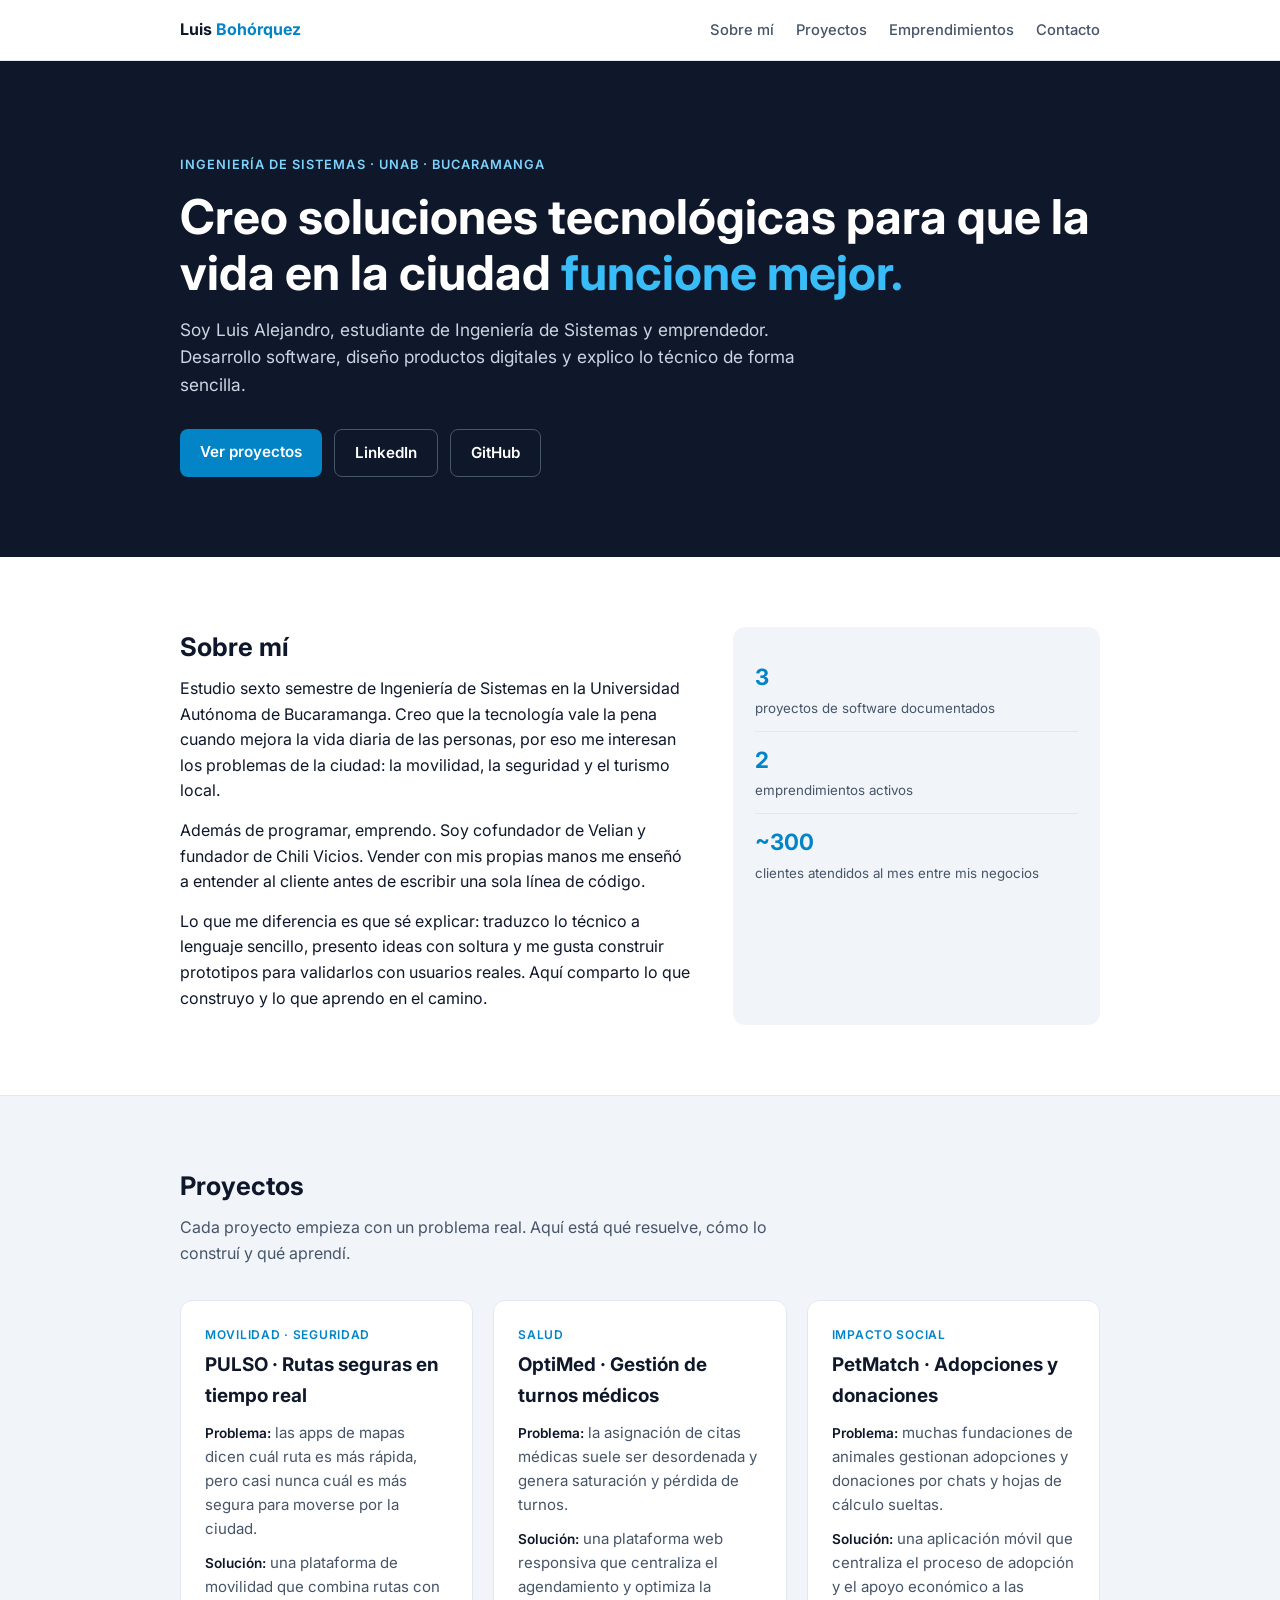
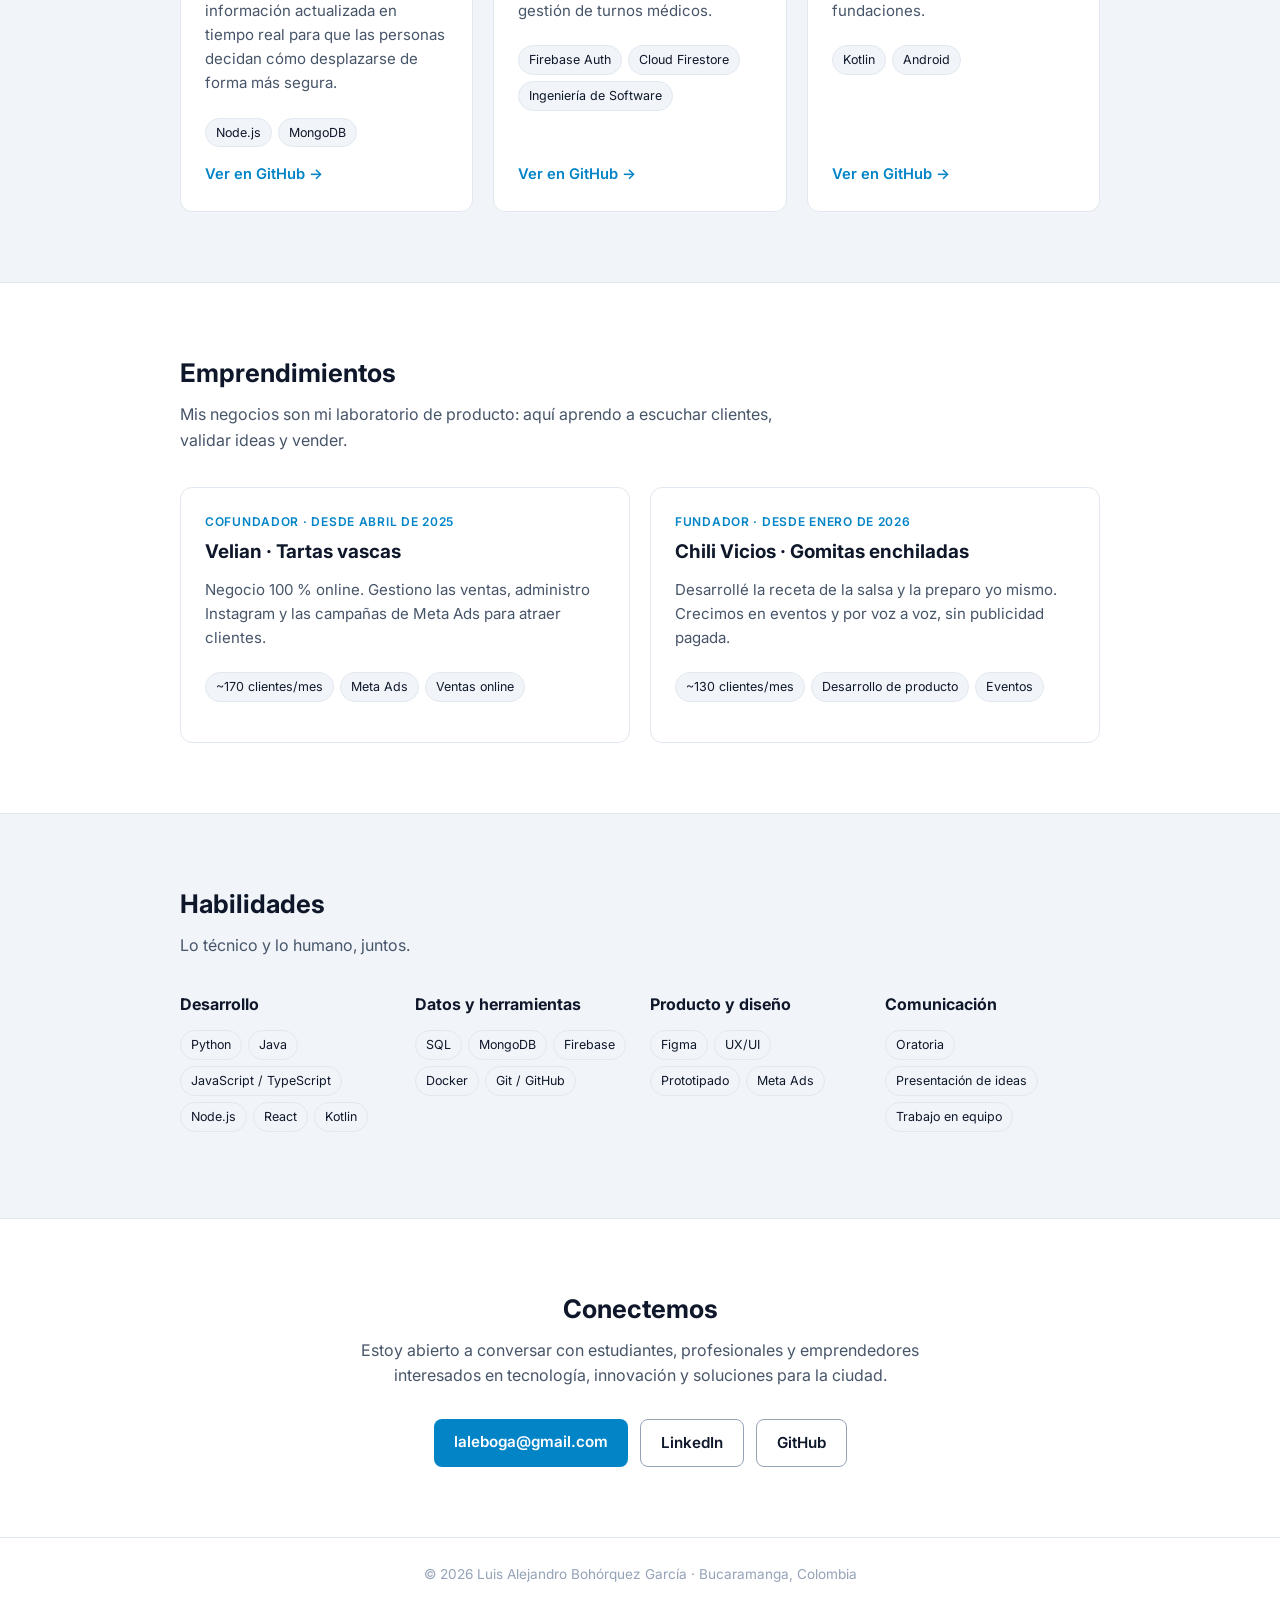
==== index.html @ a19cf774 "Add files via upload" ====
<!doctype html>
<html lang="es">
<head>
<meta charset="utf-8">
<meta name="viewport" content="width=device-width, initial-scale=1">
<title>Luis Alejandro Bohórquez · Portafolio</title>
<meta name="description" content="Estudiante de Ingeniería de Sistemas (UNAB) y emprendedor. Creo soluciones tecnológicas para mejorar la vida en la ciudad.">
<link rel="preconnect" href="https://fonts.googleapis.com">
<link href="https://fonts.googleapis.com/css2?family=Inter:wght@400;500;600;700&display=swap" rel="stylesheet">
<style>
  :root{
    --navy:#0F172A; --blue:#0284C7; --gray:#94A3B8;
    --bg:#FFFFFF; --soft:#F1F5F9; --text:#0F172A; --muted:#475569; --line:#E2E8F0;
  }
  *{box-sizing:border-box;margin:0;padding:0}
  html{scroll-behavior:smooth}
  body{font-family:Inter,system-ui,-apple-system,Segoe UI,Roboto,sans-serif;background:var(--bg);color:var(--text);line-height:1.6}
  a{color:var(--blue);text-decoration:none}
  a:hover{text-decoration:underline}
  .wrap{max-width:960px;margin:0 auto;padding:0 20px}

  nav{position:sticky;top:0;background:rgba(255,255,255,.92);backdrop-filter:blur(8px);border-bottom:1px solid var(--line);z-index:10}
  nav .wrap{display:flex;justify-content:space-between;align-items:center;height:60px}
  .logo{font-weight:700;color:var(--navy)}
  .logo span{color:var(--blue)}
  nav ul{list-style:none;display:flex;gap:22px}
  nav ul a{color:var(--muted);font-size:.92rem;font-weight:500}
  nav ul a:hover{color:var(--blue);text-decoration:none}

  header{background:var(--navy);color:#fff;padding:90px 0 80px}
  .tag{display:inline-block;font-size:.8rem;letter-spacing:.08em;text-transform:uppercase;color:#7DD3FC;margin-bottom:14px;font-weight:600}
  h1{font-size:clamp(2rem,5vw,3rem);line-height:1.15;margin-bottom:16px}
  h1 span{color:#38BDF8}
  header p{color:#CBD5E1;max-width:620px;font-size:1.08rem}
  .btns{margin-top:30px;display:flex;gap:12px;flex-wrap:wrap}
  .btn{padding:11px 20px;border-radius:8px;font-weight:600;font-size:.95rem}
  .btn.primary{background:var(--blue);color:#fff}
  .btn.ghost{border:1px solid #475569;color:#fff}
  .btn:hover{text-decoration:none;opacity:.9}

  section{padding:70px 0;border-bottom:1px solid var(--line)}
  section.alt{background:var(--soft)}
  h2{font-size:1.6rem;margin-bottom:8px}
  .lead{color:var(--muted);margin-bottom:34px;max-width:640px}

  .about{display:grid;grid-template-columns:1.4fr 1fr;gap:40px}
  .about p{margin-bottom:14px}
  .facts{background:var(--soft);border-radius:12px;padding:22px}
  .facts div{padding:10px 0;border-bottom:1px solid var(--line)}
  .facts div:last-child{border:0}
  .facts b{display:block;font-size:1.4rem;color:var(--blue)}
  .facts small{color:var(--muted)}

  .grid{display:grid;grid-template-columns:repeat(auto-fit,minmax(270px,1fr));gap:20px}
  .card{background:#fff;border:1px solid var(--line);border-radius:12px;padding:24px;display:flex;flex-direction:column}
  .card .kicker{font-size:.75rem;text-transform:uppercase;letter-spacing:.06em;color:var(--blue);font-weight:600}
  .card h3{font-size:1.18rem;margin:6px 0 10px}
  .card p{color:var(--muted);font-size:.94rem;margin-bottom:10px}
  .card .label{font-weight:600;color:var(--text);font-size:.85rem;margin-top:4px}
  .chips{display:flex;flex-wrap:wrap;gap:6px;margin:12px 0 16px}
  .chip{font-size:.78rem;background:var(--soft);color:var(--navy);padding:4px 10px;border-radius:999px;border:1px solid var(--line)}
  .card .more{margin-top:auto;font-weight:600;font-size:.92rem}

  .skills{display:grid;grid-template-columns:repeat(auto-fit,minmax(200px,1fr));gap:20px}
  .skills h3{font-size:1rem;margin-bottom:10px}

  .contact{text-align:center}
  .contact .lead{margin:0 auto 26px}
  .contact .btns{justify-content:center}
  .contact .btn.ghost{color:var(--navy);border-color:var(--gray)}

  footer{padding:26px 0;text-align:center;color:var(--gray);font-size:.85rem}

  @media (max-width:720px){
    nav ul{display:none}
    .about{grid-template-columns:1fr}
    header{padding:64px 0 56px}
    section{padding:54px 0}
  }
</style>
</head>
<body>

<nav>
  <div class="wrap">
    <a href="#" class="logo">Luis <span>Bohórquez</span></a>
    <ul>
      <li><a href="#sobre-mi">Sobre mí</a></li>
      <li><a href="#proyectos">Proyectos</a></li>
      <li><a href="#emprendimientos">Emprendimientos</a></li>
      <li><a href="#contacto">Contacto</a></li>
    </ul>
  </div>
</nav>

<header>
  <div class="wrap">
    <div class="tag">Ingeniería de Sistemas · UNAB · Bucaramanga</div>
    <h1>Creo soluciones tecnológicas para que la vida en la ciudad <span>funcione mejor.</span></h1>
    <p>Soy Luis Alejandro, estudiante de Ingeniería de Sistemas y emprendedor. Desarrollo software, diseño productos digitales y explico lo técnico de forma sencilla.</p>
    <div class="btns">
      <a class="btn primary" href="#proyectos">Ver proyectos</a>
      <a class="btn ghost" href="https://www.linkedin.com/in/luis-alejandro-bohorquez-garcia-600184437" target="_blank" rel="noopener">LinkedIn</a>
      <a class="btn ghost" href="https://github.com/luisbohorquez15" target="_blank" rel="noopener">GitHub</a>
    </div>
  </div>
</header>

<section id="sobre-mi">
  <div class="wrap about">
    <div>
      <h2>Sobre mí</h2>
      <p>Estudio sexto semestre de Ingeniería de Sistemas en la Universidad Autónoma de Bucaramanga. Creo que la tecnología vale la pena cuando mejora la vida diaria de las personas, por eso me interesan los problemas de la ciudad: la movilidad, la seguridad y el turismo local.</p>
      <p>Además de programar, emprendo. Soy cofundador de Velian y fundador de Chili Vicios. Vender con mis propias manos me enseñó a entender al cliente antes de escribir una sola línea de código.</p>
      <p>Lo que me diferencia es que sé explicar: traduzco lo técnico a lenguaje sencillo, presento ideas con soltura y me gusta construir prototipos para validarlos con usuarios reales. Aquí comparto lo que construyo y lo que aprendo en el camino.</p>
    </div>
    <div class="facts">
      <div><b>3</b><small>proyectos de software documentados</small></div>
      <div><b>2</b><small>emprendimientos activos</small></div>
      <div><b>~300</b><small>clientes atendidos al mes entre mis negocios</small></div>
    </div>
  </div>
</section>

<section id="proyectos" class="alt">
  <div class="wrap">
    <h2>Proyectos</h2>
    <p class="lead">Cada proyecto empieza con un problema real. Aquí está qué resuelve, cómo lo construí y qué aprendí.</p>
    <div class="grid">
      <article class="card">
        <span class="kicker">Movilidad · Seguridad</span>
        <h3>PULSO · Rutas seguras en tiempo real</h3>
        <p><span class="label">Problema:</span> las apps de mapas dicen cuál ruta es más rápida, pero casi nunca cuál es más segura para moverse por la ciudad.</p>
        <p><span class="label">Solución:</span> una plataforma de movilidad que combina rutas con información actualizada en tiempo real para que las personas decidan cómo desplazarse de forma más segura.</p>
        <div class="chips"><span class="chip">Node.js</span><span class="chip">MongoDB</span></div>
        <a class="more" href="https://github.com/luisbohorquez15" target="_blank" rel="noopener">Ver en GitHub →</a>
      </article>
      <article class="card">
        <span class="kicker">Salud</span>
        <h3>OptiMed · Gestión de turnos médicos</h3>
        <p><span class="label">Problema:</span> la asignación de citas médicas suele ser desordenada y genera saturación y pérdida de turnos.</p>
        <p><span class="label">Solución:</span> una plataforma web responsiva que centraliza el agendamiento y optimiza la gestión de turnos médicos.</p>
        <div class="chips"><span class="chip">Firebase Auth</span><span class="chip">Cloud Firestore</span><span class="chip">Ingeniería de Software</span></div>
        <a class="more" href="https://github.com/luisbohorquez15" target="_blank" rel="noopener">Ver en GitHub →</a>
      </article>
      <article class="card">
        <span class="kicker">Impacto social</span>
        <h3>PetMatch · Adopciones y donaciones</h3>
        <p><span class="label">Problema:</span> muchas fundaciones de animales gestionan adopciones y donaciones por chats y hojas de cálculo sueltas.</p>
        <p><span class="label">Solución:</span> una aplicación móvil que centraliza el proceso de adopción y el apoyo económico a las fundaciones.</p>
        <div class="chips"><span class="chip">Kotlin</span><span class="chip">Android</span></div>
        <a class="more" href="https://github.com/luisbohorquez15" target="_blank" rel="noopener">Ver en GitHub →</a>
      </article>
    </div>
  </div>
</section>

<section id="emprendimientos">
  <div class="wrap">
    <h2>Emprendimientos</h2>
    <p class="lead">Mis negocios son mi laboratorio de producto: aquí aprendo a escuchar clientes, validar ideas y vender.</p>
    <div class="grid">
      <article class="card">
        <span class="kicker">Cofundador · desde abril de 2025</span>
        <h3>Velian · Tartas vascas</h3>
        <p>Negocio 100 % online. Gestiono las ventas, administro Instagram y las campañas de Meta Ads para atraer clientes.</p>
        <div class="chips"><span class="chip">~170 clientes/mes</span><span class="chip">Meta Ads</span><span class="chip">Ventas online</span></div>
      </article>
      <article class="card">
        <span class="kicker">Fundador · desde enero de 2026</span>
        <h3>Chili Vicios · Gomitas enchiladas</h3>
        <p>Desarrollé la receta de la salsa y la preparo yo mismo. Crecimos en eventos y por voz a voz, sin publicidad pagada.</p>
        <div class="chips"><span class="chip">~130 clientes/mes</span><span class="chip">Desarrollo de producto</span><span class="chip">Eventos</span></div>
      </article>
    </div>
  </div>
</section>

<section class="alt">
  <div class="wrap">
    <h2>Habilidades</h2>
    <p class="lead">Lo técnico y lo humano, juntos.</p>
    <div class="skills">
      <div><h3>Desarrollo</h3><div class="chips"><span class="chip">Python</span><span class="chip">Java</span><span class="chip">JavaScript / TypeScript</span><span class="chip">Node.js</span><span class="chip">React</span><span class="chip">Kotlin</span></div></div>
      <div><h3>Datos y herramientas</h3><div class="chips"><span class="chip">SQL</span><span class="chip">MongoDB</span><span class="chip">Firebase</span><span class="chip">Docker</span><span class="chip">Git / GitHub</span></div></div>
      <div><h3>Producto y diseño</h3><div class="chips"><span class="chip">Figma</span><span class="chip">UX/UI</span><span class="chip">Prototipado</span><span class="chip">Meta Ads</span></div></div>
      <div><h3>Comunicación</h3><div class="chips"><span class="chip">Oratoria</span><span class="chip">Presentación de ideas</span><span class="chip">Trabajo en equipo</span></div></div>
    </div>
  </div>
</section>

<section id="contacto" class="contact">
  <div class="wrap">
    <h2>Conectemos</h2>
    <p class="lead">Estoy abierto a conversar con estudiantes, profesionales y emprendedores interesados en tecnología, innovación y soluciones para la ciudad.</p>
    <div class="btns">
      <a class="btn primary" href="mailto:laleboga@gmail.com">laleboga@gmail.com</a>
      <a class="btn ghost" href="https://www.linkedin.com/in/luis-alejandro-bohorquez-garcia-600184437" target="_blank" rel="noopener">LinkedIn</a>
      <a class="btn ghost" href="https://github.com/luisbohorquez15" target="_blank" rel="noopener">GitHub</a>
    </div>
  </div>
</section>

<footer>© 2026 Luis Alejandro Bohórquez García · Bucaramanga, Colombia</footer>

</body>
</html>
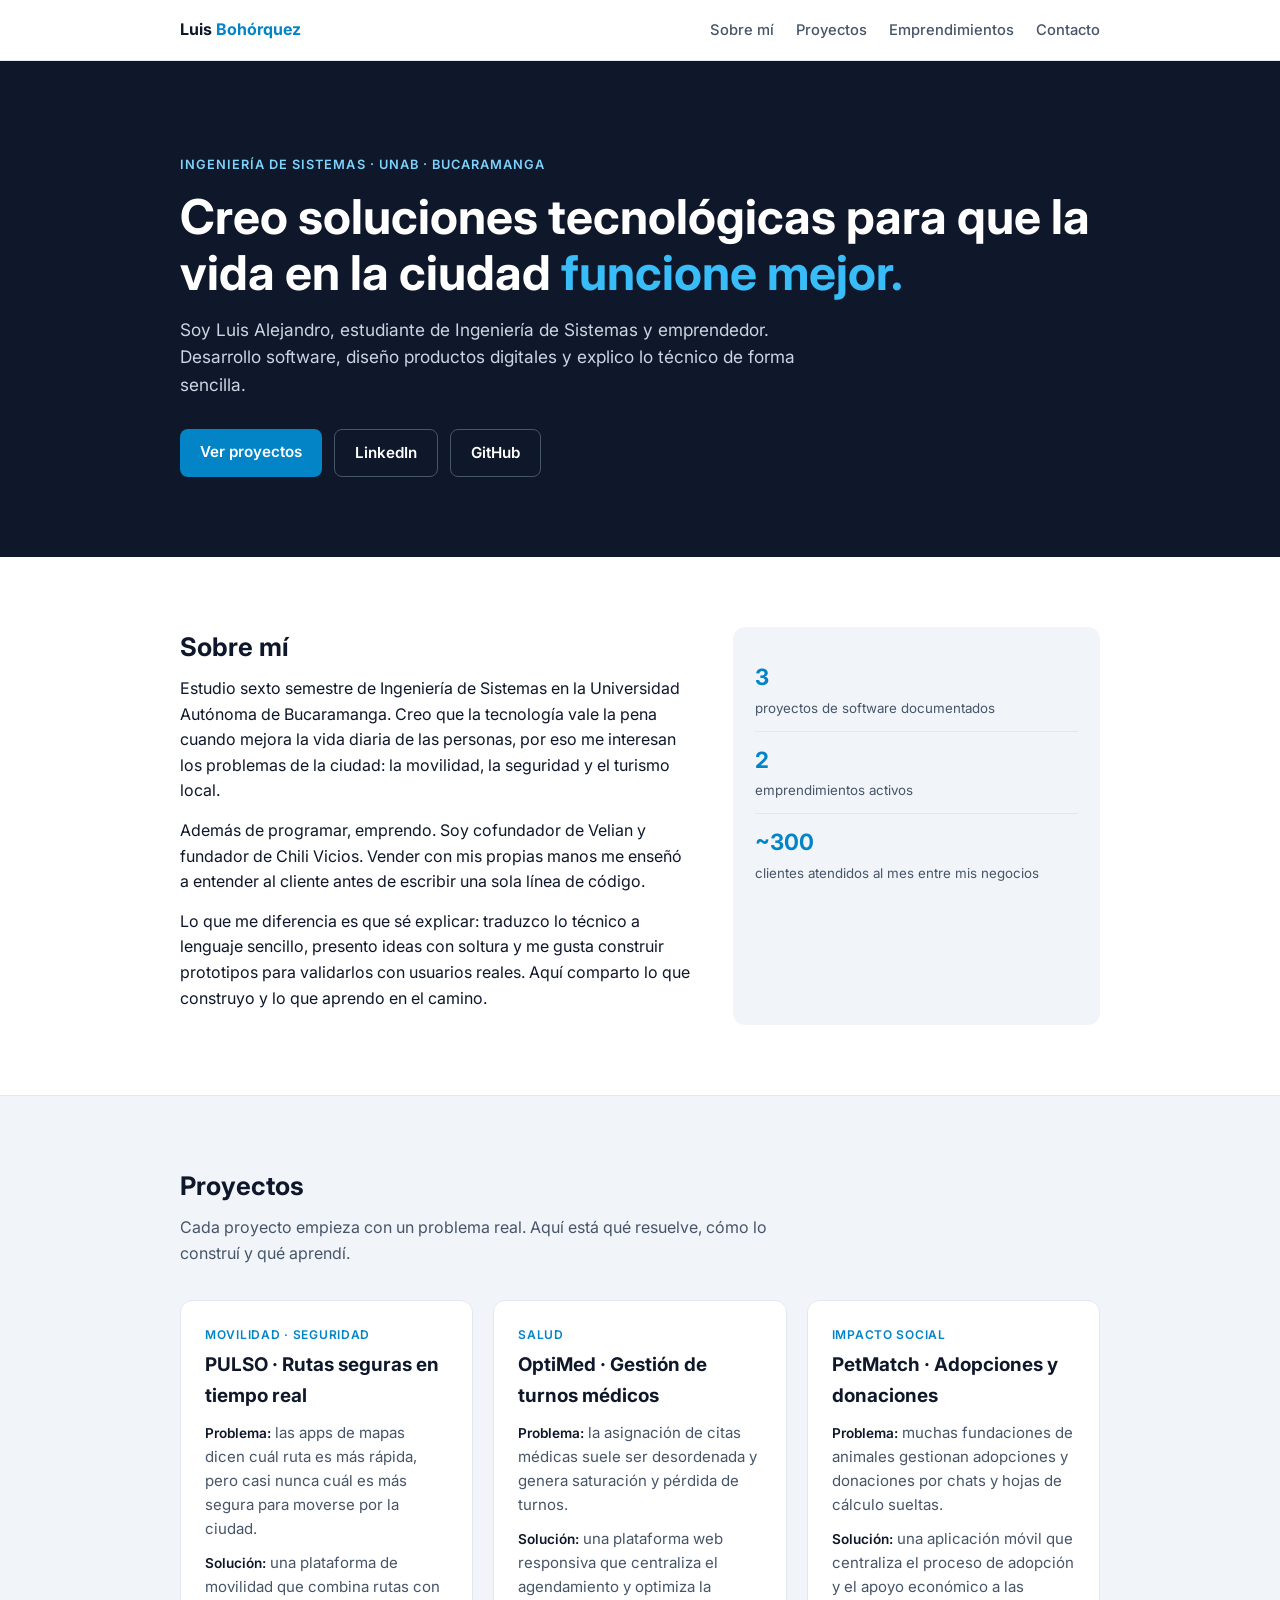
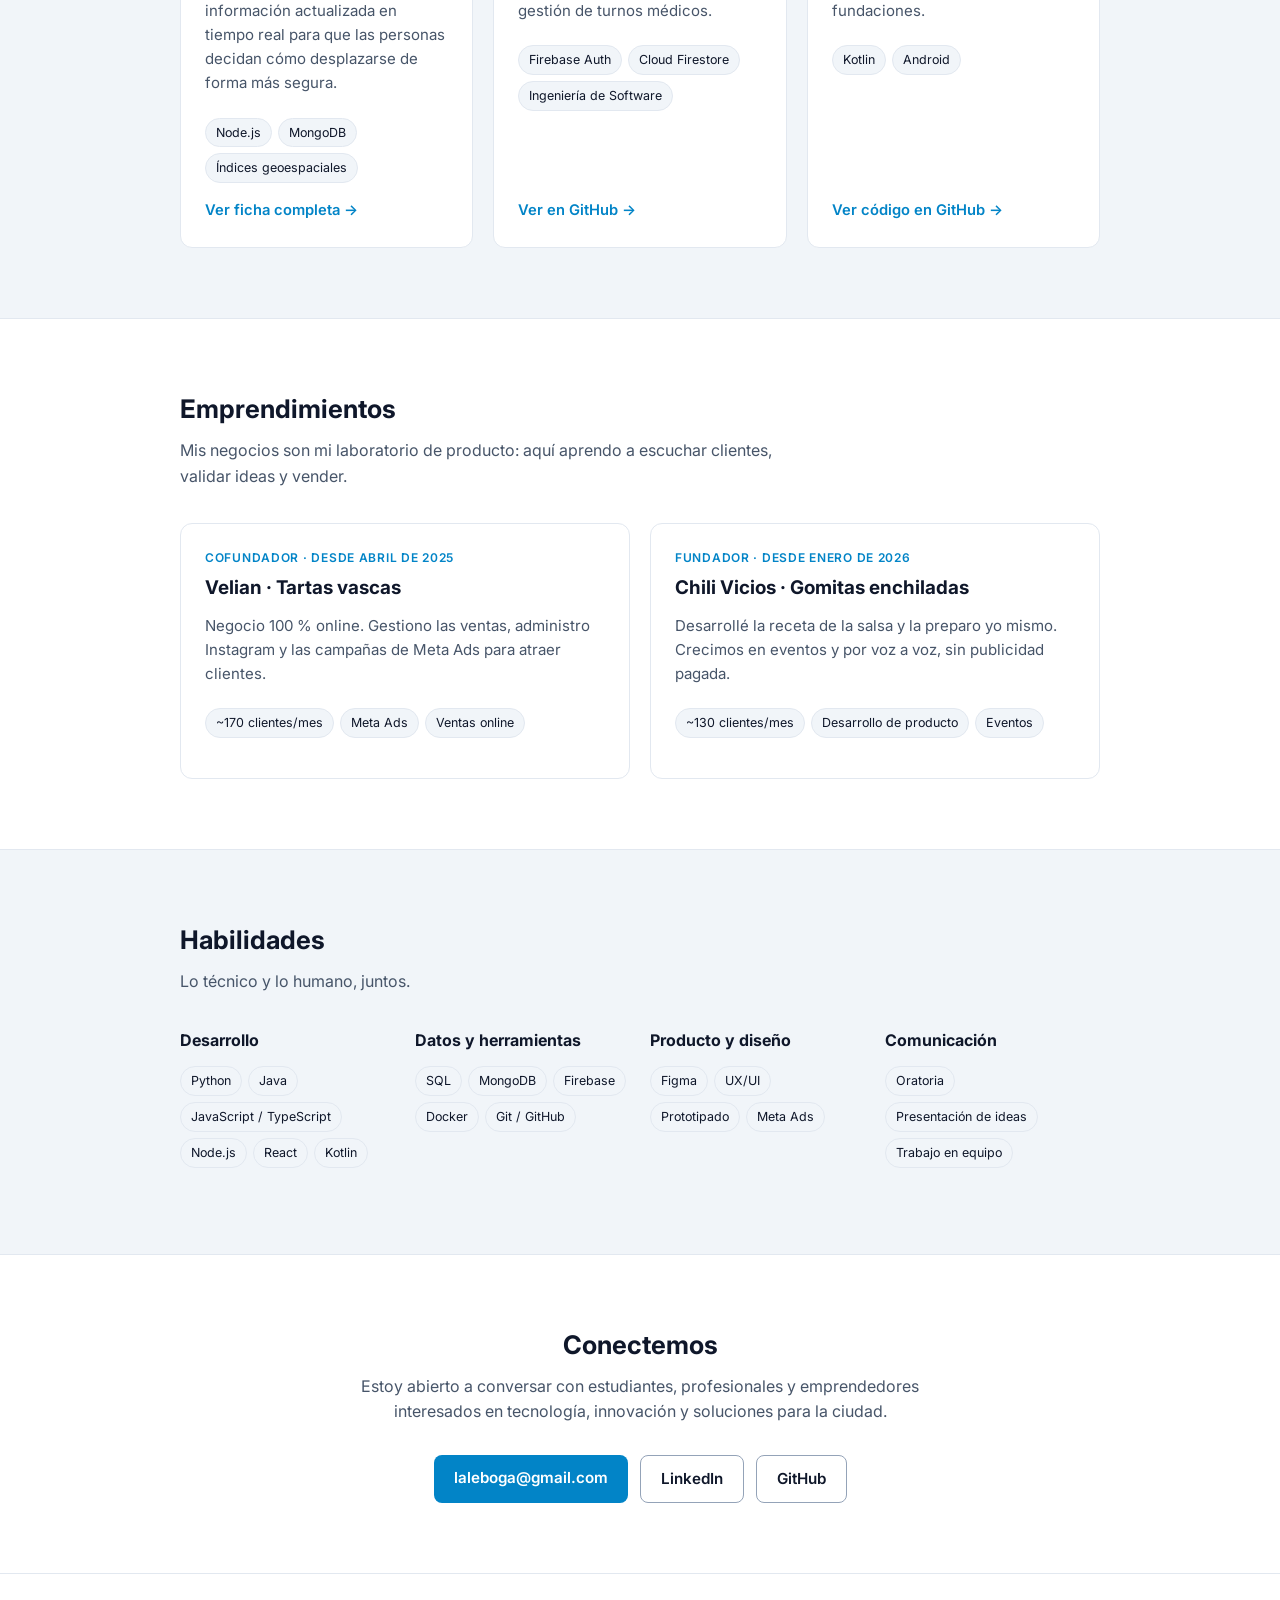
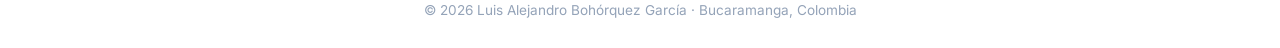
==== commit f3dd1e54: "Agrega ficha completa de PULSO y enlace al repositorio de PetMatch Co-Authored-By: Claude Opus 5.5 <" ====
--- a/index.html
+++ b/index.html
@@ -7,77 +7,7 @@
 <meta name="description" content="Estudiante de Ingeniería de Sistemas (UNAB) y emprendedor. Creo soluciones tecnológicas para mejorar la vida en la ciudad.">
 <link rel="preconnect" href="https://fonts.googleapis.com">
 <link href="https://fonts.googleapis.com/css2?family=Inter:wght@400;500;600;700&display=swap" rel="stylesheet">
-<style>
-  :root{
-    --navy:#0F172A; --blue:#0284C7; --gray:#94A3B8;
-    --bg:#FFFFFF; --soft:#F1F5F9; --text:#0F172A; --muted:#475569; --line:#E2E8F0;
-  }
-  *{box-sizing:border-box;margin:0;padding:0}
-  html{scroll-behavior:smooth}
-  body{font-family:Inter,system-ui,-apple-system,Segoe UI,Roboto,sans-serif;background:var(--bg);color:var(--text);line-height:1.6}
-  a{color:var(--blue);text-decoration:none}
-  a:hover{text-decoration:underline}
-  .wrap{max-width:960px;margin:0 auto;padding:0 20px}
-
-  nav{position:sticky;top:0;background:rgba(255,255,255,.92);backdrop-filter:blur(8px);border-bottom:1px solid var(--line);z-index:10}
-  nav .wrap{display:flex;justify-content:space-between;align-items:center;height:60px}
-  .logo{font-weight:700;color:var(--navy)}
-  .logo span{color:var(--blue)}
-  nav ul{list-style:none;display:flex;gap:22px}
-  nav ul a{color:var(--muted);font-size:.92rem;font-weight:500}
-  nav ul a:hover{color:var(--blue);text-decoration:none}
-
-  header{background:var(--navy);color:#fff;padding:90px 0 80px}
-  .tag{display:inline-block;font-size:.8rem;letter-spacing:.08em;text-transform:uppercase;color:#7DD3FC;margin-bottom:14px;font-weight:600}
-  h1{font-size:clamp(2rem,5vw,3rem);line-height:1.15;margin-bottom:16px}
-  h1 span{color:#38BDF8}
-  header p{color:#CBD5E1;max-width:620px;font-size:1.08rem}
-  .btns{margin-top:30px;display:flex;gap:12px;flex-wrap:wrap}
-  .btn{padding:11px 20px;border-radius:8px;font-weight:600;font-size:.95rem}
-  .btn.primary{background:var(--blue);color:#fff}
-  .btn.ghost{border:1px solid #475569;color:#fff}
-  .btn:hover{text-decoration:none;opacity:.9}
-
-  section{padding:70px 0;border-bottom:1px solid var(--line)}
-  section.alt{background:var(--soft)}
-  h2{font-size:1.6rem;margin-bottom:8px}
-  .lead{color:var(--muted);margin-bottom:34px;max-width:640px}
-
-  .about{display:grid;grid-template-columns:1.4fr 1fr;gap:40px}
-  .about p{margin-bottom:14px}
-  .facts{background:var(--soft);border-radius:12px;padding:22px}
-  .facts div{padding:10px 0;border-bottom:1px solid var(--line)}
-  .facts div:last-child{border:0}
-  .facts b{display:block;font-size:1.4rem;color:var(--blue)}
-  .facts small{color:var(--muted)}
-
-  .grid{display:grid;grid-template-columns:repeat(auto-fit,minmax(270px,1fr));gap:20px}
-  .card{background:#fff;border:1px solid var(--line);border-radius:12px;padding:24px;display:flex;flex-direction:column}
-  .card .kicker{font-size:.75rem;text-transform:uppercase;letter-spacing:.06em;color:var(--blue);font-weight:600}
-  .card h3{font-size:1.18rem;margin:6px 0 10px}
-  .card p{color:var(--muted);font-size:.94rem;margin-bottom:10px}
-  .card .label{font-weight:600;color:var(--text);font-size:.85rem;margin-top:4px}
-  .chips{display:flex;flex-wrap:wrap;gap:6px;margin:12px 0 16px}
-  .chip{font-size:.78rem;background:var(--soft);color:var(--navy);padding:4px 10px;border-radius:999px;border:1px solid var(--line)}
-  .card .more{margin-top:auto;font-weight:600;font-size:.92rem}
-
-  .skills{display:grid;grid-template-columns:repeat(auto-fit,minmax(200px,1fr));gap:20px}
-  .skills h3{font-size:1rem;margin-bottom:10px}
-
-  .contact{text-align:center}
-  .contact .lead{margin:0 auto 26px}
-  .contact .btns{justify-content:center}
-  .contact .btn.ghost{color:var(--navy);border-color:var(--gray)}
-
-  footer{padding:26px 0;text-align:center;color:var(--gray);font-size:.85rem}
-
-  @media (max-width:720px){
-    nav ul{display:none}
-    .about{grid-template-columns:1fr}
-    header{padding:64px 0 56px}
-    section{padding:54px 0}
-  }
-</style>
+<link rel="stylesheet" href="styles.css">
 </head>
 <body>
 
@@ -132,8 +62,8 @@
         <h3>PULSO · Rutas seguras en tiempo real</h3>
         <p><span class="label">Problema:</span> las apps de mapas dicen cuál ruta es más rápida, pero casi nunca cuál es más segura para moverse por la ciudad.</p>
         <p><span class="label">Solución:</span> una plataforma de movilidad que combina rutas con información actualizada en tiempo real para que las personas decidan cómo desplazarse de forma más segura.</p>
-        <div class="chips"><span class="chip">Node.js</span><span class="chip">MongoDB</span></div>
-        <a class="more" href="https://github.com/luisbohorquez15" target="_blank" rel="noopener">Ver en GitHub →</a>
+        <div class="chips"><span class="chip">Node.js</span><span class="chip">MongoDB</span><span class="chip">Índices geoespaciales</span></div>
+        <a class="more" href="pulso.html">Ver ficha completa →</a>
       </article>
       <article class="card">
         <span class="kicker">Salud</span>
@@ -149,7 +79,7 @@
         <p><span class="label">Problema:</span> muchas fundaciones de animales gestionan adopciones y donaciones por chats y hojas de cálculo sueltas.</p>
         <p><span class="label">Solución:</span> una aplicación móvil que centraliza el proceso de adopción y el apoyo económico a las fundaciones.</p>
         <div class="chips"><span class="chip">Kotlin</span><span class="chip">Android</span></div>
-        <a class="more" href="https://github.com/luisbohorquez15" target="_blank" rel="noopener">Ver en GitHub →</a>
+        <a class="more" href="https://github.com/luisbohorquez15/PetMatch" target="_blank" rel="noopener">Ver código en GitHub →</a>
       </article>
     </div>
   </div>
--- a/styles.css
+++ b/styles.css
@@ -0,0 +1,86 @@
+  :root{
+    --navy:#0F172A; --blue:#0284C7; --gray:#94A3B8;
+    --bg:#FFFFFF; --soft:#F1F5F9; --text:#0F172A; --muted:#475569; --line:#E2E8F0;
+  }
+  *{box-sizing:border-box;margin:0;padding:0}
+  html{scroll-behavior:smooth}
+  body{font-family:Inter,system-ui,-apple-system,Segoe UI,Roboto,sans-serif;background:var(--bg);color:var(--text);line-height:1.6}
+  a{color:var(--blue);text-decoration:none}
+  a:hover{text-decoration:underline}
+  .wrap{max-width:960px;margin:0 auto;padding:0 20px}
+
+  nav{position:sticky;top:0;background:rgba(255,255,255,.92);backdrop-filter:blur(8px);border-bottom:1px solid var(--line);z-index:10}
+  nav .wrap{display:flex;justify-content:space-between;align-items:center;height:60px}
+  .logo{font-weight:700;color:var(--navy)}
+  .logo span{color:var(--blue)}
+  nav ul{list-style:none;display:flex;gap:22px}
+  nav ul a{color:var(--muted);font-size:.92rem;font-weight:500}
+  nav ul a:hover{color:var(--blue);text-decoration:none}
+
+  header{background:var(--navy);color:#fff;padding:90px 0 80px}
+  .tag{display:inline-block;font-size:.8rem;letter-spacing:.08em;text-transform:uppercase;color:#7DD3FC;margin-bottom:14px;font-weight:600}
+  h1{font-size:clamp(2rem,5vw,3rem);line-height:1.15;margin-bottom:16px}
+  h1 span{color:#38BDF8}
+  header p{color:#CBD5E1;max-width:620px;font-size:1.08rem}
+  .btns{margin-top:30px;display:flex;gap:12px;flex-wrap:wrap}
+  .btn{padding:11px 20px;border-radius:8px;font-weight:600;font-size:.95rem}
+  .btn.primary{background:var(--blue);color:#fff}
+  .btn.ghost{border:1px solid #475569;color:#fff}
+  .btn:hover{text-decoration:none;opacity:.9}
+
+  section{padding:70px 0;border-bottom:1px solid var(--line)}
+  section.alt{background:var(--soft)}
+  h2{font-size:1.6rem;margin-bottom:8px}
+  .lead{color:var(--muted);margin-bottom:34px;max-width:640px}
+
+  .about{display:grid;grid-template-columns:1.4fr 1fr;gap:40px}
+  .about p{margin-bottom:14px}
+  .facts{background:var(--soft);border-radius:12px;padding:22px}
+  .facts div{padding:10px 0;border-bottom:1px solid var(--line)}
+  .facts div:last-child{border:0}
+  .facts b{display:block;font-size:1.4rem;color:var(--blue)}
+  .facts small{color:var(--muted)}
+
+  .grid{display:grid;grid-template-columns:repeat(auto-fit,minmax(270px,1fr));gap:20px}
+  .card{background:#fff;border:1px solid var(--line);border-radius:12px;padding:24px;display:flex;flex-direction:column}
+  .card .kicker{font-size:.75rem;text-transform:uppercase;letter-spacing:.06em;color:var(--blue);font-weight:600}
+  .card h3{font-size:1.18rem;margin:6px 0 10px}
+  .card p{color:var(--muted);font-size:.94rem;margin-bottom:10px}
+  .card .label{font-weight:600;color:var(--text);font-size:.85rem;margin-top:4px}
+  .chips{display:flex;flex-wrap:wrap;gap:6px;margin:12px 0 16px}
+  .chip{font-size:.78rem;background:var(--soft);color:var(--navy);padding:4px 10px;border-radius:999px;border:1px solid var(--line)}
+  .card .more{margin-top:auto;font-weight:600;font-size:.92rem}
+
+  .skills{display:grid;grid-template-columns:repeat(auto-fit,minmax(200px,1fr));gap:20px}
+  .skills h3{font-size:1rem;margin-bottom:10px}
+
+  .contact{text-align:center}
+  .contact .lead{margin:0 auto 26px}
+  .contact .btns{justify-content:center}
+  .contact .btn.ghost{color:var(--navy);border-color:var(--gray)}
+
+  footer{padding:26px 0;text-align:center;color:var(--gray);font-size:.85rem}
+
+  @media (max-width:720px){
+    nav ul{display:none}
+    .about{grid-template-columns:1fr}
+    header{padding:64px 0 56px}
+    section{padding:54px 0}
+  }
+
+/* ===== Ficha de proyecto ===== */
+.crumb{font-size:.88rem;color:#7DD3FC;display:block;width:fit-content;margin-bottom:18px}
+.crumb:hover{color:#fff}
+.meta{color:#94A3B8;font-size:.92rem;margin-top:10px}
+.case{max-width:760px}
+.case h2{font-size:1.3rem;margin:42px 0 10px}
+.case h2:first-child{margin-top:0}
+.case p{margin-bottom:14px}
+.case ul{margin:6px 0 16px 20px}
+.case li{margin-bottom:8px}
+.case .note{background:var(--soft);border-left:3px solid var(--blue);padding:14px 18px;border-radius:0 8px 8px 0;color:var(--muted);font-size:.94rem}
+.case .chips{margin-top:4px}
+.case .cta{margin-top:40px;padding:26px;border:1px solid var(--line);border-radius:12px;text-align:center}
+.case .cta p{margin-bottom:16px}
+.case .cta .btns{justify-content:center;margin-top:0}
+.case .cta .btn.ghost{color:var(--navy);border-color:var(--gray)}
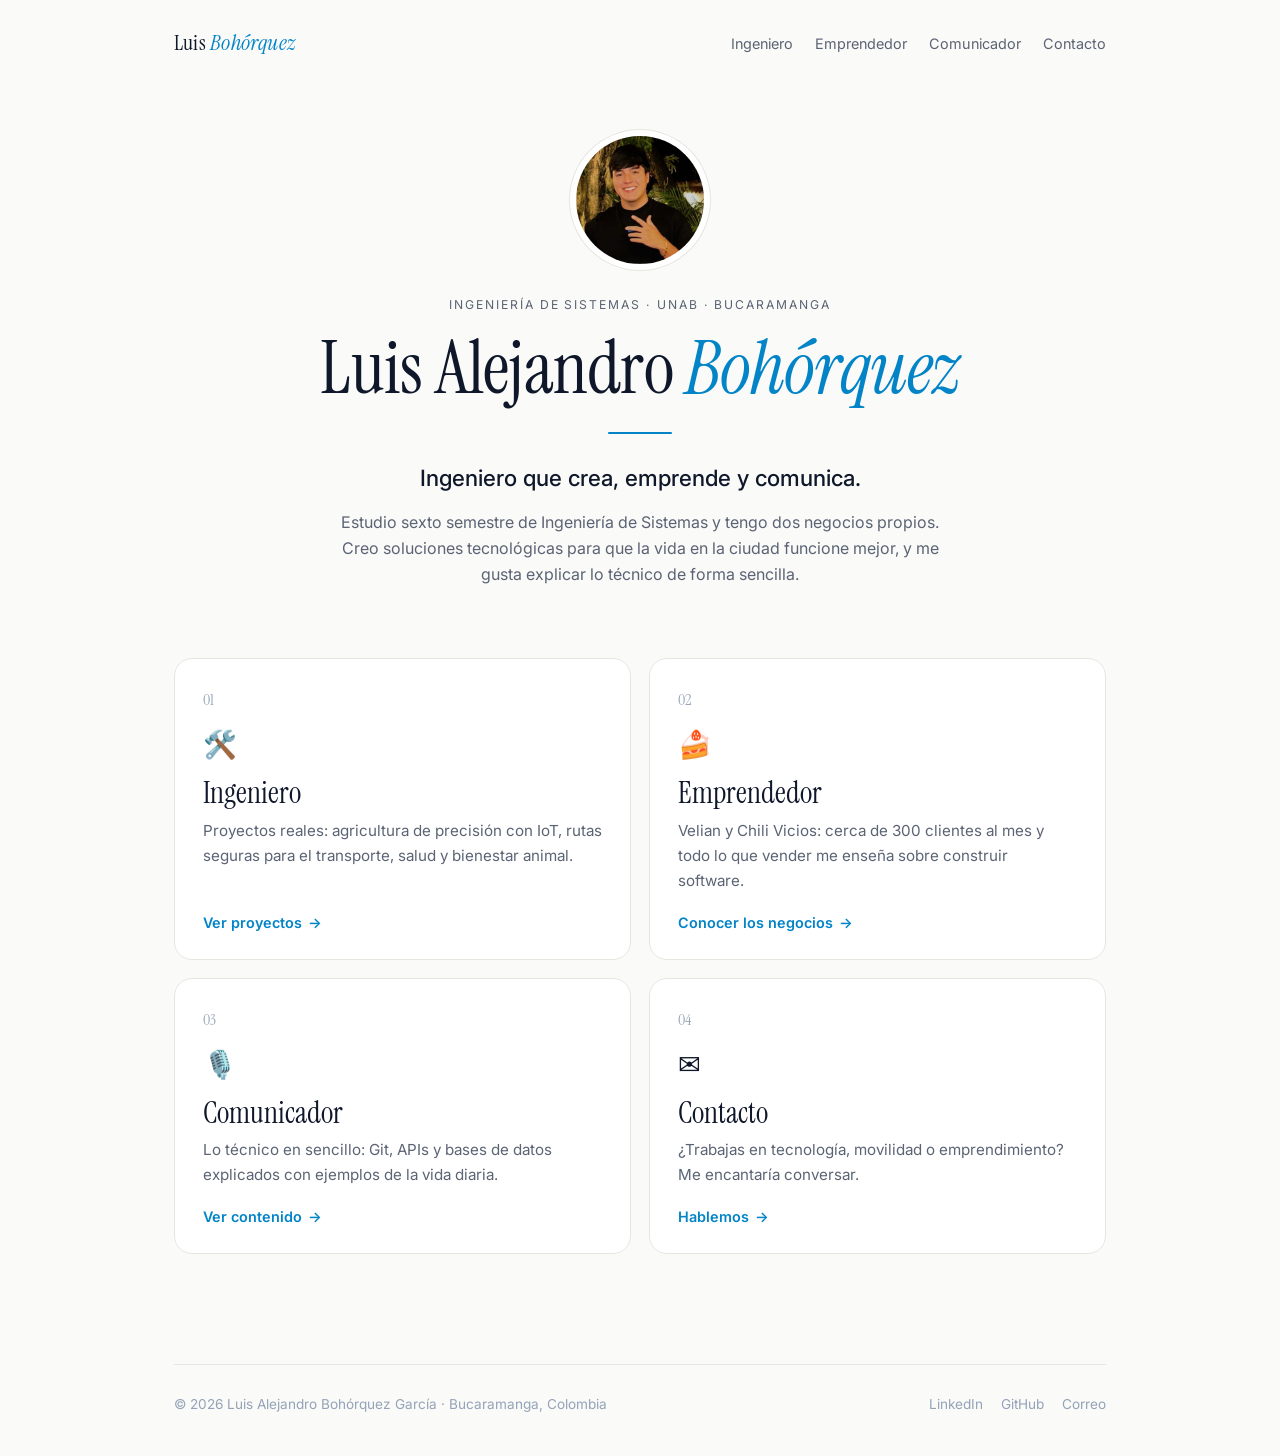
==== commit 1fcb6bbe: "Rediseña el portafolio: portada con 4 facetas y páginas de Ingeniero, Emprendedor, Comunicador y Con" ====
--- a/index.html
+++ b/index.html
@@ -3,135 +3,81 @@
 <head>
 <meta charset="utf-8">
 <meta name="viewport" content="width=device-width, initial-scale=1">
-<title>Luis Alejandro Bohórquez · Portafolio</title>
-<meta name="description" content="Estudiante de Ingeniería de Sistemas (UNAB) y emprendedor. Creo soluciones tecnológicas para mejorar la vida en la ciudad.">
+<title>Luis Alejandro Bohórquez · Ingeniero que crea, emprende y comunica</title>
+<meta name="description" content="Estudiante de Ingeniería de Sistemas (UNAB) y emprendedor en Bucaramanga. Creo soluciones tecnológicas para que la vida en la ciudad funcione mejor.">
+<meta property="og:title" content="Luis Alejandro Bohórquez · Portafolio">
+<meta property="og:description" content="Ingeniero que crea, emprende y comunica. Proyectos, emprendimientos y tecnología explicada en sencillo.">
+<meta property="og:image" content="https://luisbohorquez15.github.io/img/luis.jpg">
+<link rel="icon" href="img/favicon.png">
 <link rel="preconnect" href="https://fonts.googleapis.com">
-<link href="https://fonts.googleapis.com/css2?family=Inter:wght@400;500;600;700&display=swap" rel="stylesheet">
+<link rel="preconnect" href="https://fonts.gstatic.com" crossorigin>
+<link href="https://fonts.googleapis.com/css2?family=Instrument+Serif:ital@0;1&family=Inter:wght@400;500;600&display=swap" rel="stylesheet">
 <link rel="stylesheet" href="styles.css">
 </head>
 <body>
 
-<nav>
-  <div class="wrap">
-    <a href="#" class="logo">Luis <span>Bohórquez</span></a>
-    <ul>
-      <li><a href="#sobre-mi">Sobre mí</a></li>
-      <li><a href="#proyectos">Proyectos</a></li>
-      <li><a href="#emprendimientos">Emprendimientos</a></li>
-      <li><a href="#contacto">Contacto</a></li>
-    </ul>
-  </div>
-</nav>
+<div class="wrap">
+  <header class="top rise">
+    <a href="index.html" class="brand">Luis <span>Bohórquez</span></a>
+    <nav>
+      <a href="ingeniero.html">Ingeniero</a>
+      <a href="emprendedor.html">Emprendedor</a>
+      <a href="comunicador.html">Comunicador</a>
+      <a href="contacto.html">Contacto</a>
+    </nav>
+  </header>
 
-<header>
-  <div class="wrap">
-    <div class="tag">Ingeniería de Sistemas · UNAB · Bucaramanga</div>
-    <h1>Creo soluciones tecnológicas para que la vida en la ciudad <span>funcione mejor.</span></h1>
-    <p>Soy Luis Alejandro, estudiante de Ingeniería de Sistemas y emprendedor. Desarrollo software, diseño productos digitales y explico lo técnico de forma sencilla.</p>
-    <div class="btns">
-      <a class="btn primary" href="#proyectos">Ver proyectos</a>
-      <a class="btn ghost" href="https://www.linkedin.com/in/luis-alejandro-bohorquez-garcia-600184437" target="_blank" rel="noopener">LinkedIn</a>
-      <a class="btn ghost" href="https://github.com/luisbohorquez15" target="_blank" rel="noopener">GitHub</a>
+  <main>
+    <section class="hero">
+      <img class="avatar rise d1" src="img/luis.jpg" alt="Foto de Luis Alejandro Bohórquez" width="128" height="128">
+      <span class="eyebrow rise d2">Ingeniería de Sistemas · UNAB · Bucaramanga</span>
+      <h1 class="rise d2">Luis Alejandro <em>Bohórquez</em></h1>
+      <div class="rule"></div>
+      <p class="tagline rise d3">Ingeniero que crea, emprende y comunica.</p>
+      <p class="intro rise d3">Estudio sexto semestre de Ingeniería de Sistemas y tengo dos negocios propios. Creo soluciones tecnológicas para que la vida en la ciudad funcione mejor, y me gusta explicar lo técnico de forma sencilla.</p>
+    </section>
+
+    <div class="doors">
+      <a class="door rise d4" href="ingeniero.html">
+        <span class="num">01</span>
+        <span class="icon">🛠️</span>
+        <h2>Ingeniero</h2>
+        <p>Proyectos reales: agricultura de precisión con IoT, rutas seguras para el transporte, salud y bienestar animal.</p>
+        <span class="go">Ver proyectos <i>→</i></span>
+      </a>
+      <a class="door rise d4" href="emprendedor.html">
+        <span class="num">02</span>
+        <span class="icon">🍰</span>
+        <h2>Emprendedor</h2>
+        <p>Velian y Chili Vicios: cerca de 300 clientes al mes y todo lo que vender me enseña sobre construir software.</p>
+        <span class="go">Conocer los negocios <i>→</i></span>
+      </a>
+      <a class="door rise d5" href="comunicador.html">
+        <span class="num">03</span>
+        <span class="icon">🎙️</span>
+        <h2>Comunicador</h2>
+        <p>Lo técnico en sencillo: Git, APIs y bases de datos explicados con ejemplos de la vida diaria.</p>
+        <span class="go">Ver contenido <i>→</i></span>
+      </a>
+      <a class="door rise d5" href="contacto.html">
+        <span class="num">04</span>
+        <span class="icon">✉️</span>
+        <h2>Contacto</h2>
+        <p>¿Trabajas en tecnología, movilidad o emprendimiento? Me encantaría conversar.</p>
+        <span class="go">Hablemos <i>→</i></span>
+      </a>
     </div>
-  </div>
-</header>
+  </main>
 
-<section id="sobre-mi">
-  <div class="wrap about">
-    <div>
-      <h2>Sobre mí</h2>
-      <p>Estudio sexto semestre de Ingeniería de Sistemas en la Universidad Autónoma de Bucaramanga. Creo que la tecnología vale la pena cuando mejora la vida diaria de las personas, por eso me interesan los problemas de la ciudad: la movilidad, la seguridad y el turismo local.</p>
-      <p>Además de programar, emprendo. Soy cofundador de Velian y fundador de Chili Vicios. Vender con mis propias manos me enseñó a entender al cliente antes de escribir una sola línea de código.</p>
-      <p>Lo que me diferencia es que sé explicar: traduzco lo técnico a lenguaje sencillo, presento ideas con soltura y me gusta construir prototipos para validarlos con usuarios reales. Aquí comparto lo que construyo y lo que aprendo en el camino.</p>
-    </div>
-    <div class="facts">
-      <div><b>3</b><small>proyectos de software documentados</small></div>
-      <div><b>2</b><small>emprendimientos activos</small></div>
-      <div><b>~300</b><small>clientes atendidos al mes entre mis negocios</small></div>
-    </div>
-  </div>
-</section>
-
-<section id="proyectos" class="alt">
-  <div class="wrap">
-    <h2>Proyectos</h2>
-    <p class="lead">Cada proyecto empieza con un problema real. Aquí está qué resuelve, cómo lo construí y qué aprendí.</p>
-    <div class="grid">
-      <article class="card">
-        <span class="kicker">Movilidad · Seguridad</span>
-        <h3>PULSO · Rutas seguras en tiempo real</h3>
-        <p><span class="label">Problema:</span> las apps de mapas dicen cuál ruta es más rápida, pero casi nunca cuál es más segura para moverse por la ciudad.</p>
-        <p><span class="label">Solución:</span> una plataforma de movilidad que combina rutas con información actualizada en tiempo real para que las personas decidan cómo desplazarse de forma más segura.</p>
-        <div class="chips"><span class="chip">Node.js</span><span class="chip">MongoDB</span><span class="chip">Índices geoespaciales</span></div>
-        <a class="more" href="pulso.html">Ver ficha completa →</a>
-      </article>
-      <article class="card">
-        <span class="kicker">Salud</span>
-        <h3>OptiMed · Gestión de turnos médicos</h3>
-        <p><span class="label">Problema:</span> la asignación de citas médicas suele ser desordenada y genera saturación y pérdida de turnos.</p>
-        <p><span class="label">Solución:</span> una plataforma web responsiva que centraliza el agendamiento y optimiza la gestión de turnos médicos.</p>
-        <div class="chips"><span class="chip">Firebase Auth</span><span class="chip">Cloud Firestore</span><span class="chip">Ingeniería de Software</span></div>
-        <a class="more" href="https://github.com/luisbohorquez15" target="_blank" rel="noopener">Ver en GitHub →</a>
-      </article>
-      <article class="card">
-        <span class="kicker">Impacto social</span>
-        <h3>PetMatch · Adopciones y donaciones</h3>
-        <p><span class="label">Problema:</span> muchas fundaciones de animales gestionan adopciones y donaciones por chats y hojas de cálculo sueltas.</p>
-        <p><span class="label">Solución:</span> una aplicación móvil que centraliza el proceso de adopción y el apoyo económico a las fundaciones.</p>
-        <div class="chips"><span class="chip">Kotlin</span><span class="chip">Android</span></div>
-        <a class="more" href="https://github.com/luisbohorquez15/PetMatch" target="_blank" rel="noopener">Ver código en GitHub →</a>
-      </article>
-    </div>
-  </div>
-</section>
-
-<section id="emprendimientos">
-  <div class="wrap">
-    <h2>Emprendimientos</h2>
-    <p class="lead">Mis negocios son mi laboratorio de producto: aquí aprendo a escuchar clientes, validar ideas y vender.</p>
-    <div class="grid">
-      <article class="card">
-        <span class="kicker">Cofundador · desde abril de 2025</span>
-        <h3>Velian · Tartas vascas</h3>
-        <p>Negocio 100 % online. Gestiono las ventas, administro Instagram y las campañas de Meta Ads para atraer clientes.</p>
-        <div class="chips"><span class="chip">~170 clientes/mes</span><span class="chip">Meta Ads</span><span class="chip">Ventas online</span></div>
-      </article>
-      <article class="card">
-        <span class="kicker">Fundador · desde enero de 2026</span>
-        <h3>Chili Vicios · Gomitas enchiladas</h3>
-        <p>Desarrollé la receta de la salsa y la preparo yo mismo. Crecimos en eventos y por voz a voz, sin publicidad pagada.</p>
-        <div class="chips"><span class="chip">~130 clientes/mes</span><span class="chip">Desarrollo de producto</span><span class="chip">Eventos</span></div>
-      </article>
-    </div>
-  </div>
-</section>
-
-<section class="alt">
-  <div class="wrap">
-    <h2>Habilidades</h2>
-    <p class="lead">Lo técnico y lo humano, juntos.</p>
-    <div class="skills">
-      <div><h3>Desarrollo</h3><div class="chips"><span class="chip">Python</span><span class="chip">Java</span><span class="chip">JavaScript / TypeScript</span><span class="chip">Node.js</span><span class="chip">React</span><span class="chip">Kotlin</span></div></div>
-      <div><h3>Datos y herramientas</h3><div class="chips"><span class="chip">SQL</span><span class="chip">MongoDB</span><span class="chip">Firebase</span><span class="chip">Docker</span><span class="chip">Git / GitHub</span></div></div>
-      <div><h3>Producto y diseño</h3><div class="chips"><span class="chip">Figma</span><span class="chip">UX/UI</span><span class="chip">Prototipado</span><span class="chip">Meta Ads</span></div></div>
-      <div><h3>Comunicación</h3><div class="chips"><span class="chip">Oratoria</span><span class="chip">Presentación de ideas</span><span class="chip">Trabajo en equipo</span></div></div>
-    </div>
-  </div>
-</section>
-
-<section id="contacto" class="contact">
-  <div class="wrap">
-    <h2>Conectemos</h2>
-    <p class="lead">Estoy abierto a conversar con estudiantes, profesionales y emprendedores interesados en tecnología, innovación y soluciones para la ciudad.</p>
-    <div class="btns">
-      <a class="btn primary" href="mailto:laleboga@gmail.com">laleboga@gmail.com</a>
-      <a class="btn ghost" href="https://www.linkedin.com/in/luis-alejandro-bohorquez-garcia-600184437" target="_blank" rel="noopener">LinkedIn</a>
-      <a class="btn ghost" href="https://github.com/luisbohorquez15" target="_blank" rel="noopener">GitHub</a>
-    </div>
-  </div>
-</section>
-
-<footer>© 2026 Luis Alejandro Bohórquez García · Bucaramanga, Colombia</footer>
+  <footer>
+    <span>© 2026 Luis Alejandro Bohórquez García · Bucaramanga, Colombia</span>
+    <nav>
+      <a href="https://www.linkedin.com/in/luis-alejandro-bohorquez-garcia-600184437" target="_blank" rel="noopener">LinkedIn</a>
+      <a href="https://github.com/luisbohorquez15" target="_blank" rel="noopener">GitHub</a>
+      <a href="mailto:laleboga@gmail.com">Correo</a>
+    </nav>
+  </footer>
+</div>
 
 </body>
 </html>
--- a/styles.css
+++ b/styles.css
@@ -1,86 +1,144 @@
-  :root{
-    --navy:#0F172A; --blue:#0284C7; --gray:#94A3B8;
-    --bg:#FFFFFF; --soft:#F1F5F9; --text:#0F172A; --muted:#475569; --line:#E2E8F0;
-  }
-  *{box-sizing:border-box;margin:0;padding:0}
-  html{scroll-behavior:smooth}
-  body{font-family:Inter,system-ui,-apple-system,Segoe UI,Roboto,sans-serif;background:var(--bg);color:var(--text);line-height:1.6}
-  a{color:var(--blue);text-decoration:none}
-  a:hover{text-decoration:underline}
-  .wrap{max-width:960px;margin:0 auto;padding:0 20px}
+/* ===== Luis Alejandro Bohórquez · Portafolio ===== */
+:root{
+  --bg:#FAFAF8;
+  --surface:#FFFFFF;
+  --ink:#0F172A;
+  --muted:#5B6474;
+  --soft:#94A3B8;
+  --line:#E7E5E0;
+  --accent:#0284C7;
+  --accent-soft:#E0F2FE;
+  --warm:#F4F1EA;
+  --radius:18px;
+  --serif:"Instrument Serif", Georgia, "Times New Roman", serif;
+  --sans:"Inter", system-ui, -apple-system, "Segoe UI", Roboto, sans-serif;
+}
+*{box-sizing:border-box;margin:0;padding:0}
+html{scroll-behavior:smooth}
+body{font-family:var(--sans);background:var(--bg);color:var(--ink);line-height:1.65;-webkit-font-smoothing:antialiased}
+a{color:inherit;text-decoration:none}
+img{max-width:100%;display:block}
+.wrap{max-width:980px;margin:0 auto;padding:0 24px}
+.narrow{max-width:720px}
 
-  nav{position:sticky;top:0;background:rgba(255,255,255,.92);backdrop-filter:blur(8px);border-bottom:1px solid var(--line);z-index:10}
-  nav .wrap{display:flex;justify-content:space-between;align-items:center;height:60px}
-  .logo{font-weight:700;color:var(--navy)}
-  .logo span{color:var(--blue)}
-  nav ul{list-style:none;display:flex;gap:22px}
-  nav ul a{color:var(--muted);font-size:.92rem;font-weight:500}
-  nav ul a:hover{color:var(--blue);text-decoration:none}
+/* ---------- Animación de entrada ---------- */
+@keyframes rise{from{opacity:0;transform:translateY(14px)}to{opacity:1;transform:none}}
+.rise{opacity:0;animation:rise .7s cubic-bezier(.2,.7,.2,1) forwards}
+.d1{animation-delay:.05s}.d2{animation-delay:.15s}.d3{animation-delay:.25s}.d4{animation-delay:.35s}.d5{animation-delay:.45s}.d6{animation-delay:.55s}
+@media (prefers-reduced-motion:reduce){.rise{animation:none;opacity:1}}
 
-  header{background:var(--navy);color:#fff;padding:90px 0 80px}
-  .tag{display:inline-block;font-size:.8rem;letter-spacing:.08em;text-transform:uppercase;color:#7DD3FC;margin-bottom:14px;font-weight:600}
-  h1{font-size:clamp(2rem,5vw,3rem);line-height:1.15;margin-bottom:16px}
-  h1 span{color:#38BDF8}
-  header p{color:#CBD5E1;max-width:620px;font-size:1.08rem}
-  .btns{margin-top:30px;display:flex;gap:12px;flex-wrap:wrap}
-  .btn{padding:11px 20px;border-radius:8px;font-weight:600;font-size:.95rem}
-  .btn.primary{background:var(--blue);color:#fff}
-  .btn.ghost{border:1px solid #475569;color:#fff}
-  .btn:hover{text-decoration:none;opacity:.9}
+/* ---------- Barra superior ---------- */
+.top{display:flex;justify-content:space-between;align-items:center;padding:26px 0}
+.brand{font-family:var(--serif);font-size:1.35rem;letter-spacing:.01em}
+.brand span{color:var(--accent);font-style:italic}
+.top nav{display:flex;gap:22px;font-size:.9rem;color:var(--muted)}
+.top nav a:hover,.top nav a[aria-current]{color:var(--ink)}
+.back{font-size:.9rem;color:var(--muted)}
+.back:hover{color:var(--ink)}
 
-  section{padding:70px 0;border-bottom:1px solid var(--line)}
-  section.alt{background:var(--soft)}
-  h2{font-size:1.6rem;margin-bottom:8px}
-  .lead{color:var(--muted);margin-bottom:34px;max-width:640px}
+/* ---------- Portada (hub) ---------- */
+.hero{text-align:center;padding:48px 0 30px}
+.avatar{width:128px;height:128px;border-radius:50%;object-fit:cover;margin:0 auto 26px;box-shadow:0 0 0 6px var(--surface),0 0 0 7px var(--line)}
+.eyebrow{display:inline-block;font-size:.76rem;letter-spacing:.16em;text-transform:uppercase;color:var(--muted);margin-bottom:16px}
+.hero h1{font-family:var(--serif);font-weight:400;font-size:clamp(2.6rem,7vw,4.6rem);line-height:1.02;letter-spacing:-.01em}
+.hero h1 em{color:var(--accent)}
+.rule{width:64px;height:2px;background:var(--accent);margin:26px auto;border-radius:2px;transform-origin:left;animation:grow 1s .5s cubic-bezier(.2,.7,.2,1) both}
+@keyframes grow{from{transform:scaleX(0)}to{transform:scaleX(1)}}
+.tagline{font-size:clamp(1.15rem,2.4vw,1.4rem);font-weight:500;margin-bottom:12px}
+.intro{color:var(--muted);max-width:600px;margin:0 auto}
 
-  .about{display:grid;grid-template-columns:1.4fr 1fr;gap:40px}
-  .about p{margin-bottom:14px}
-  .facts{background:var(--soft);border-radius:12px;padding:22px}
-  .facts div{padding:10px 0;border-bottom:1px solid var(--line)}
-  .facts div:last-child{border:0}
-  .facts b{display:block;font-size:1.4rem;color:var(--blue)}
-  .facts small{color:var(--muted)}
+/* ---------- Puertas ---------- */
+.doors{display:grid;grid-template-columns:repeat(2,1fr);gap:18px;padding:40px 0 70px}
+.door{position:relative;background:var(--surface);border:1px solid var(--line);border-radius:var(--radius);padding:28px 28px 24px;display:flex;flex-direction:column;min-height:220px;transition:transform .25s ease,box-shadow .25s ease,border-color .25s ease}
+.door:hover{transform:translateY(-4px);box-shadow:0 18px 40px -22px rgba(15,23,42,.35);border-color:#D6D3CC}
+.door .num{font-family:var(--serif);font-size:1rem;color:var(--soft)}
+.door .icon{font-size:1.7rem;margin:10px 0 8px}
+.door h2{font-family:var(--serif);font-weight:400;font-size:1.9rem;line-height:1.1;margin-bottom:8px}
+.door p{color:var(--muted);font-size:.95rem}
+.door .go{margin-top:auto;padding-top:18px;font-size:.9rem;font-weight:600;color:var(--accent);display:flex;align-items:center;gap:6px}
+.door .go i{font-style:normal;transition:transform .25s}
+.door:hover .go i{transform:translateX(4px)}
 
-  .grid{display:grid;grid-template-columns:repeat(auto-fit,minmax(270px,1fr));gap:20px}
-  .card{background:#fff;border:1px solid var(--line);border-radius:12px;padding:24px;display:flex;flex-direction:column}
-  .card .kicker{font-size:.75rem;text-transform:uppercase;letter-spacing:.06em;color:var(--blue);font-weight:600}
-  .card h3{font-size:1.18rem;margin:6px 0 10px}
-  .card p{color:var(--muted);font-size:.94rem;margin-bottom:10px}
-  .card .label{font-weight:600;color:var(--text);font-size:.85rem;margin-top:4px}
-  .chips{display:flex;flex-wrap:wrap;gap:6px;margin:12px 0 16px}
-  .chip{font-size:.78rem;background:var(--soft);color:var(--navy);padding:4px 10px;border-radius:999px;border:1px solid var(--line)}
-  .card .more{margin-top:auto;font-weight:600;font-size:.92rem}
+/* ---------- Páginas internas ---------- */
+.page-head{padding:34px 0 26px}
+.page-head .eyebrow{margin-bottom:12px}
+.page-head h1{font-family:var(--serif);font-weight:400;font-size:clamp(2.4rem,6vw,3.8rem);line-height:1.05}
+.page-head h1 em{color:var(--accent)}
+.page-head p{color:var(--muted);font-size:1.08rem;max-width:660px;margin-top:16px}
+section{padding:34px 0}
+h2.title{font-family:var(--serif);font-weight:400;font-size:1.9rem;margin-bottom:6px}
+.sub{color:var(--muted);margin-bottom:24px;max-width:640px}
+hr.soft{border:0;border-top:1px solid var(--line);margin:8px 0}
 
-  .skills{display:grid;grid-template-columns:repeat(auto-fit,minmax(200px,1fr));gap:20px}
-  .skills h3{font-size:1rem;margin-bottom:10px}
+/* Tarjetas */
+.grid{display:grid;grid-template-columns:repeat(2,1fr);gap:18px}
+.card{background:var(--surface);border:1px solid var(--line);border-radius:var(--radius);padding:26px;display:flex;flex-direction:column}
+.card.featured{grid-column:1/-1;background:linear-gradient(135deg,#fff 0%,var(--accent-soft) 140%)}
+.card .kicker{font-size:.72rem;letter-spacing:.12em;text-transform:uppercase;color:var(--accent);font-weight:600}
+.card h3{font-family:var(--serif);font-weight:400;font-size:1.6rem;line-height:1.15;margin:8px 0 10px}
+.card p{color:var(--muted);font-size:.95rem;margin-bottom:10px}
+.card p b{color:var(--ink);font-weight:600}
+.card .links{margin-top:auto;padding-top:14px;display:flex;flex-wrap:wrap;gap:18px;font-size:.9rem;font-weight:600}
+.card .links a{color:var(--accent)}
+.card .links a:hover{text-decoration:underline}
+.chips{display:flex;flex-wrap:wrap;gap:7px;margin:6px 0 4px}
+.chip{font-size:.78rem;background:var(--warm);color:var(--ink);padding:5px 11px;border-radius:999px}
+.stats{display:flex;gap:28px;flex-wrap:wrap;margin:6px 0 10px}
+.stats div b{display:block;font-family:var(--serif);font-weight:400;font-size:2rem;line-height:1;color:var(--ink)}
+.stats div small{color:var(--muted);font-size:.8rem}
 
-  .contact{text-align:center}
-  .contact .lead{margin:0 auto 26px}
-  .contact .btns{justify-content:center}
-  .contact .btn.ghost{color:var(--navy);border-color:var(--gray)}
+/* Lecciones / pilares */
+.list{display:grid;gap:14px}
+.item{display:grid;grid-template-columns:54px 1fr;gap:14px;padding:20px 0;border-top:1px solid var(--line)}
+.item:last-child{border-bottom:1px solid var(--line)}
+.item .n{font-family:var(--serif);font-size:1.8rem;color:var(--accent);line-height:1}
+.item h3{font-size:1.02rem;font-weight:600;margin-bottom:4px}
+.item p{color:var(--muted);font-size:.95rem}
 
-  footer{padding:26px 0;text-align:center;color:var(--gray);font-size:.85rem}
+/* Nota / IA */
+.note{background:var(--warm);border-radius:var(--radius);padding:24px 26px}
+.note h3{font-size:1.02rem;font-weight:600;margin-bottom:6px}
+.note p{color:var(--muted);font-size:.95rem}
 
-  @media (max-width:720px){
-    nav ul{display:none}
-    .about{grid-template-columns:1fr}
-    header{padding:64px 0 56px}
-    section{padding:54px 0}
-  }
+/* Agenda de contenido */
+.agenda{display:grid;gap:10px}
+.slot{display:grid;grid-template-columns:96px 1fr auto;gap:16px;align-items:center;background:var(--surface);border:1px solid var(--line);border-radius:14px;padding:16px 20px}
+.slot time{font-family:var(--serif);font-size:1.15rem}
+.slot .what b{display:block;font-weight:600;font-size:.96rem}
+.slot .what small{color:var(--muted)}
+.badge{font-size:.72rem;font-weight:600;padding:4px 10px;border-radius:999px;background:var(--accent-soft);color:#075985;white-space:nowrap}
+.badge.done{background:#DCFCE7;color:#166534}
+.badge.soon{background:var(--warm);color:var(--muted)}
 
-/* ===== Ficha de proyecto ===== */
-.crumb{font-size:.88rem;color:#7DD3FC;display:block;width:fit-content;margin-bottom:18px}
-.crumb:hover{color:#fff}
-.meta{color:#94A3B8;font-size:.92rem;margin-top:10px}
-.case{max-width:760px}
-.case h2{font-size:1.3rem;margin:42px 0 10px}
+/* Botones */
+.btns{display:flex;flex-wrap:wrap;gap:12px;margin-top:22px}
+.btn{display:inline-flex;align-items:center;gap:8px;padding:12px 20px;border-radius:999px;font-weight:600;font-size:.93rem;border:1px solid var(--line);background:var(--surface);transition:background .2s,border-color .2s}
+.btn:hover{border-color:var(--ink)}
+.btn.primary{background:var(--ink);color:#fff;border-color:var(--ink)}
+.btn.primary:hover{background:#1E293B}
+
+/* Contacto */
+.mail{font-family:var(--serif);font-size:clamp(1.8rem,5vw,3rem);line-height:1.1;border-bottom:2px solid var(--accent);display:inline-block;margin:10px 0 6px;word-break:break-all}
+.mail:hover{color:var(--accent)}
+
+/* Caso de estudio */
+.case h2{font-family:var(--serif);font-weight:400;font-size:1.7rem;margin:38px 0 10px}
 .case h2:first-child{margin-top:0}
-.case p{margin-bottom:14px}
-.case ul{margin:6px 0 16px 20px}
+.case p{margin-bottom:14px;color:#334155}
+.case ul{margin:4px 0 16px 20px;color:#334155}
 .case li{margin-bottom:8px}
-.case .note{background:var(--soft);border-left:3px solid var(--blue);padding:14px 18px;border-radius:0 8px 8px 0;color:var(--muted);font-size:.94rem}
-.case .chips{margin-top:4px}
-.case .cta{margin-top:40px;padding:26px;border:1px solid var(--line);border-radius:12px;text-align:center}
-.case .cta p{margin-bottom:16px}
-.case .cta .btns{justify-content:center;margin-top:0}
-.case .cta .btn.ghost{color:var(--navy);border-color:var(--gray)}
+.case code{font-size:.88em;background:var(--warm);padding:1px 6px;border-radius:6px}
+
+/* Pie */
+footer{border-top:1px solid var(--line);margin-top:40px;padding:28px 0 40px;display:flex;justify-content:space-between;flex-wrap:wrap;gap:12px;color:var(--soft);font-size:.85rem}
+footer nav{display:flex;gap:18px}
+footer a:hover{color:var(--ink)}
+
+/* ---------- Responsive ---------- */
+@media (max-width:760px){
+  .doors,.grid{grid-template-columns:1fr}
+  .top nav{display:none}
+  .hero{padding-top:24px}
+  .door{min-height:0}
+  .slot{grid-template-columns:1fr;gap:6px}
+}
